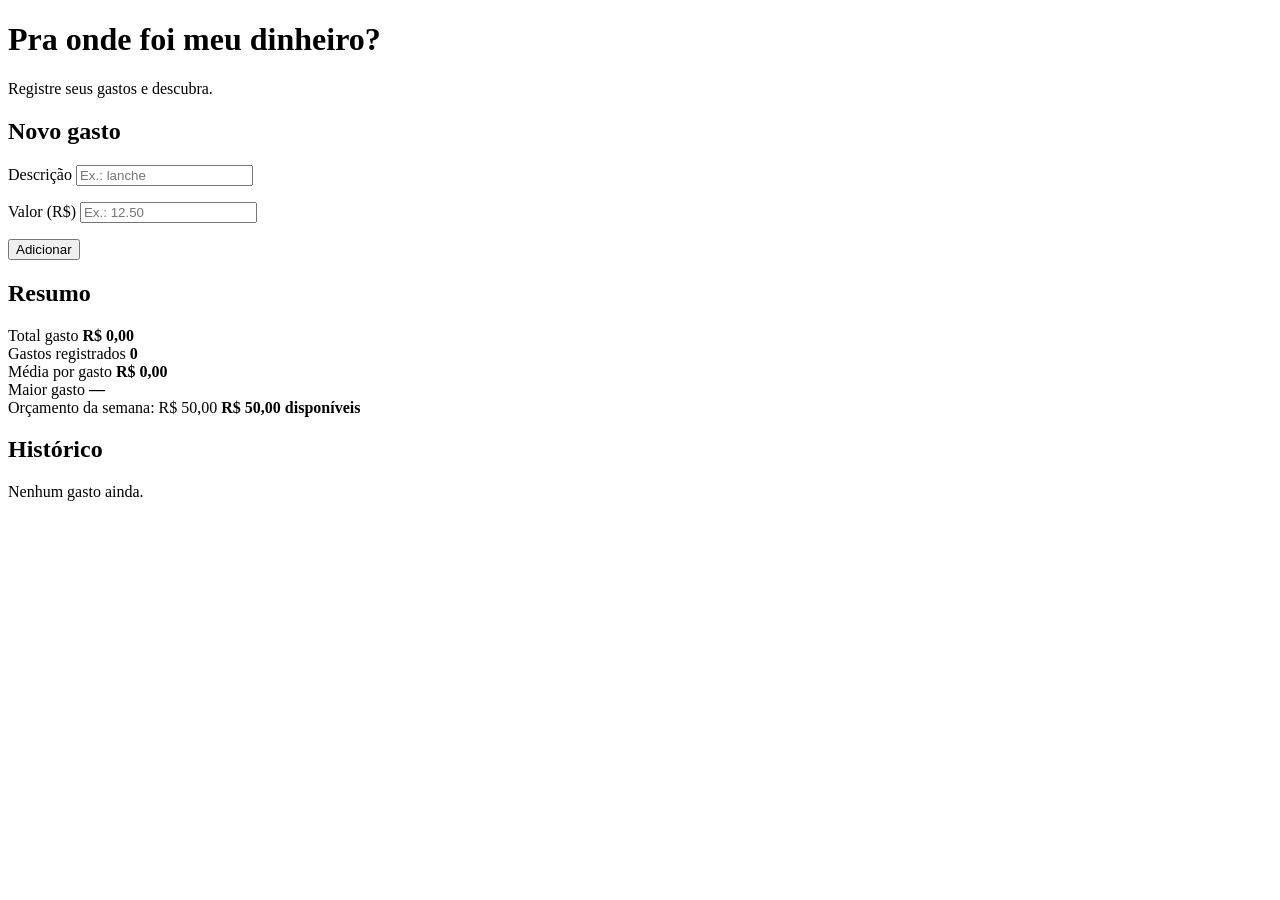
==== index.html @ 137470e9 "first commit" ====
<!DOCTYPE html>
<html lang="pt-BR">

<head>
    <meta charset="UTF-8">
    <meta name="viewport" content="width=device-width, initial-scale=1.0">
    <title>Pra onde foi meu dinheiro?</title>
    <link rel="stylesheet" href="style.css">
    <script src="script.js" defer></script>
</head>

<body>

    <header class="topo">
        <h1>Pra onde foi meu dinheiro?</h1>
        <p>Registre seus gastos e descubra.</p>
    </header>

    <main class="painel">

        <section class="cartao novo-gasto">
            <h2>Novo gasto</h2>

            <form class="formulario">
                <p>
                    <label for="descricao">Descrição</label>
                    <input type="text" id="descricao" class="campo-descricao" placeholder="Ex.: lanche">
                </p>

                <p>
                    <label for="valor">Valor (R$)</label>
                    <input type="number" id="valor" class="campo-valor" step="0.01" placeholder="Ex.: 12.50">
                </p>

                <button type="submit">Adicionar</button>

                <p class="erro"></p>
            </form>
        </section>

        <section class="cartao resumo">
            <h2>Resumo</h2>

            <div class="indicadores">
                <div class="indicador">
                    <span class="rotulo">Total gasto</span>
                    <strong class="total">R$ 0,00</strong>
                </div>

                <div class="indicador">
                    <span class="rotulo">Gastos registrados</span>
                    <strong class="quantidade">0</strong>
                </div>

                <div class="indicador">
                    <span class="rotulo">Média por gasto</span>
                    <strong class="media">R$ 0,00</strong>
                </div>

                <div class="indicador">
                    <span class="rotulo">Maior gasto</span>
                    <strong class="maior">—</strong>
                </div>
            </div>

            <div class="orcamento">
                <span class="rotulo">Orçamento da semana: R$ 50,00</span>
                <strong class="restante">R$ 50,00 disponíveis</strong>
            </div>
        </section>

        <section class="cartao historico-cartao">
            <h2>Histórico</h2>
            <p class="historico">Nenhum gasto ainda.</p>
        </section>

    </main>

</body>

</html>
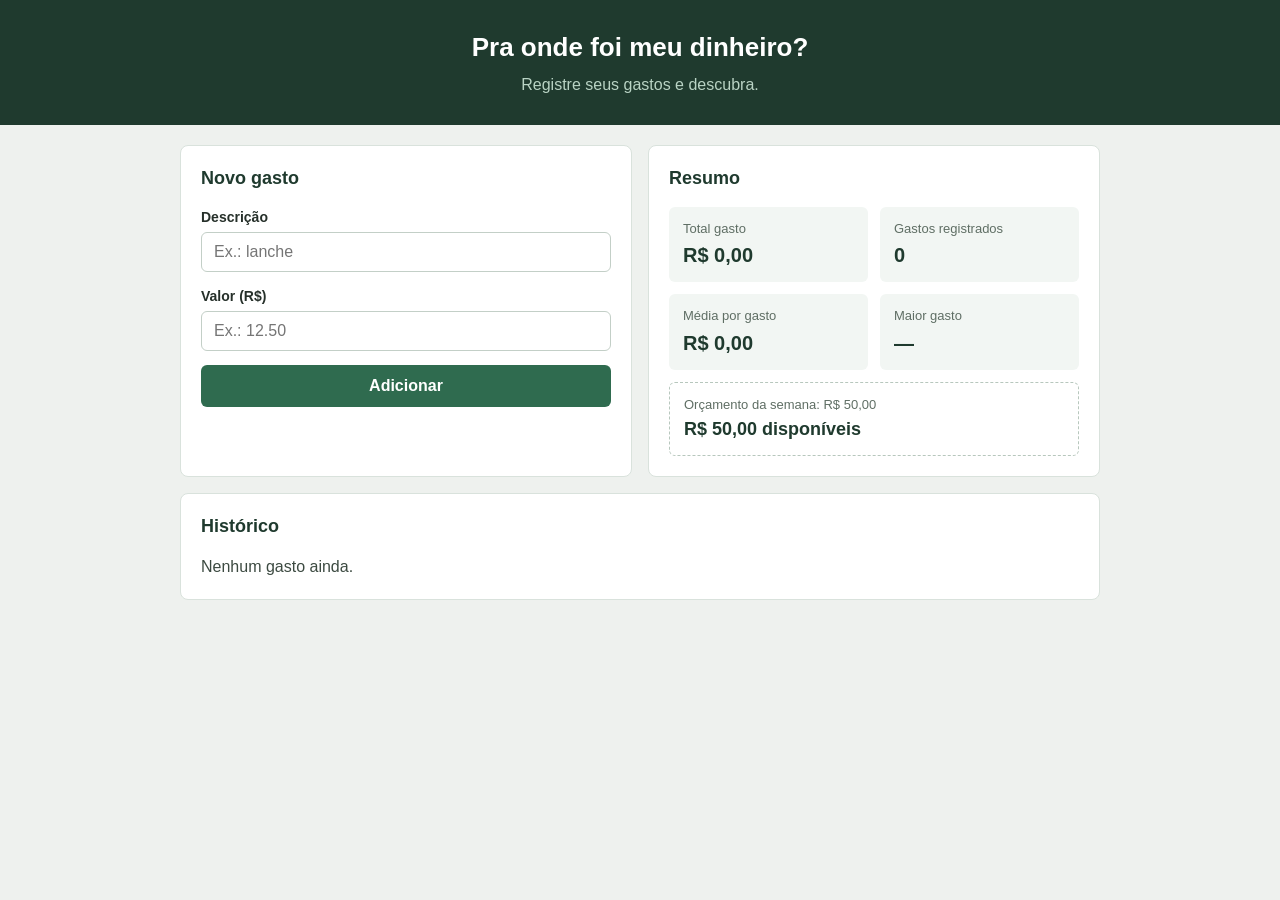
==== commit 794788c4: "subtracao" ====
--- a/index.html
+++ b/index.html
@@ -65,7 +65,7 @@
 
             <div class="orcamento">
                 <span class="rotulo">Orçamento da semana: R$ 50,00</span>
-                <strong class="restante">R$ 50,00 disponíveis</strong>
+                <strong class="restante">R$ <div class="orca">50,00</div> disponíveis</strong>
             </div>
         </section>
 
--- a/style.css
+++ b/style.css
@@ -0,0 +1,210 @@
+/* ===========================================================
+   Pra onde foi meu dinheiro?
+   =========================================================== */
+
+* {
+    box-sizing: border-box;
+}
+
+html {
+    background-color: #eef1ee;
+}
+
+body {
+    margin: 0;
+    font-family: "Segoe UI", Roboto, Helvetica, Arial, sans-serif;
+    font-size: 16px;
+    line-height: 1.5;
+    color: #26302a;
+}
+
+
+/* -----------------------------------------------------------
+   Topo
+   ----------------------------------------------------------- */
+
+.topo {
+    padding: 28px 20px;
+    background-color: #1f3a2e;
+    color: #ffffff;
+    text-align: center;
+}
+
+.topo h1 {
+    margin: 0;
+    font-size: 26px;
+}
+
+.topo p {
+    margin: 6px 0 0 0;
+    color: #b9d3c4;
+}
+
+
+/* -----------------------------------------------------------
+   Painel — celular primeiro
+   ----------------------------------------------------------- */
+
+.painel {
+    display: grid;
+    gap: 16px;
+    max-width: 960px;
+    margin: 0 auto;
+    padding: 20px;
+
+    grid-template-areas:
+        "novo"
+        "resumo"
+        "historico";
+}
+
+.novo-gasto       { grid-area: novo; }
+.resumo           { grid-area: resumo; }
+.historico-cartao { grid-area: historico; }
+
+.cartao {
+    padding: 4px 20px 20px 20px;
+    border-radius: 8px;
+    background-color: #ffffff;
+    border: 1px solid #d9e2dc;
+}
+
+.cartao h2 {
+    font-size: 18px;
+    color: #1f3a2e;
+}
+
+
+/* -----------------------------------------------------------
+   Formulário
+   ----------------------------------------------------------- */
+
+.formulario p {
+    margin: 0 0 14px 0;
+}
+
+label {
+    display: block;
+    margin-bottom: 4px;
+    font-size: 14px;
+    font-weight: bold;
+}
+
+input {
+    width: 100%;
+    padding: 10px 12px;
+    border: 1px solid #c3cfc7;
+    border-radius: 6px;
+    font-family: inherit;
+    font-size: 16px;
+}
+
+button {
+    width: 100%;
+    padding: 12px;
+    border: none;
+    border-radius: 6px;
+    background-color: #2f6b4f;
+    color: #ffffff;
+    font-family: inherit;
+    font-size: 16px;
+    font-weight: bold;
+    cursor: pointer;
+}
+
+button:hover {
+    background-color: #25563f;
+}
+
+.erro {
+    margin: 12px 0 0 0;
+    color: #b3261e;
+    font-weight: bold;
+}
+
+
+/* -----------------------------------------------------------
+   Resumo
+   ----------------------------------------------------------- */
+
+.indicadores {
+    display: grid;
+    grid-template-columns: 1fr 1fr;
+    gap: 12px;
+}
+
+.indicador {
+    padding: 12px 14px;
+    border-radius: 6px;
+    background-color: #f2f6f3;
+}
+
+.rotulo {
+    display: block;
+    font-size: 13px;
+    color: #5f6e64;
+}
+
+.indicador strong {
+    display: block;
+    margin-top: 2px;
+    font-size: 20px;
+    color: #1f3a2e;
+}
+
+
+/* -----------------------------------------------------------
+   Orçamento
+   ----------------------------------------------------------- */
+
+.orcamento {
+    margin-top: 12px;
+    padding: 12px 14px;
+    border-radius: 6px;
+    border: 1px dashed #b7c7bd;
+}
+
+.orcamento strong {
+    display: block;
+    margin-top: 2px;
+    font-size: 18px;
+    color: #1f3a2e;
+}
+
+/* Quando o total passa do orçamento. */
+.indicador strong.estourado,
+.orcamento strong.estourado {
+    color: #b3261e;
+}
+
+
+/* -----------------------------------------------------------
+   Histórico
+   ----------------------------------------------------------- */
+
+.historico {
+    margin: 0;
+    color: #3c4a41;
+
+    /* Faz o \n dentro do texto virar quebra de linha na tela. */
+    white-space: pre-line;
+}
+
+.orca{
+    display: inline;
+}
+
+/* -----------------------------------------------------------
+   A partir de 800px: formulário e resumo lado a lado
+   ----------------------------------------------------------- */
+
+@media (min-width: 800px) {
+
+    .painel {
+        grid-template-columns: 1fr 1fr;
+        grid-template-areas:
+            "novo      resumo"
+            "historico historico";
+    }
+
+}
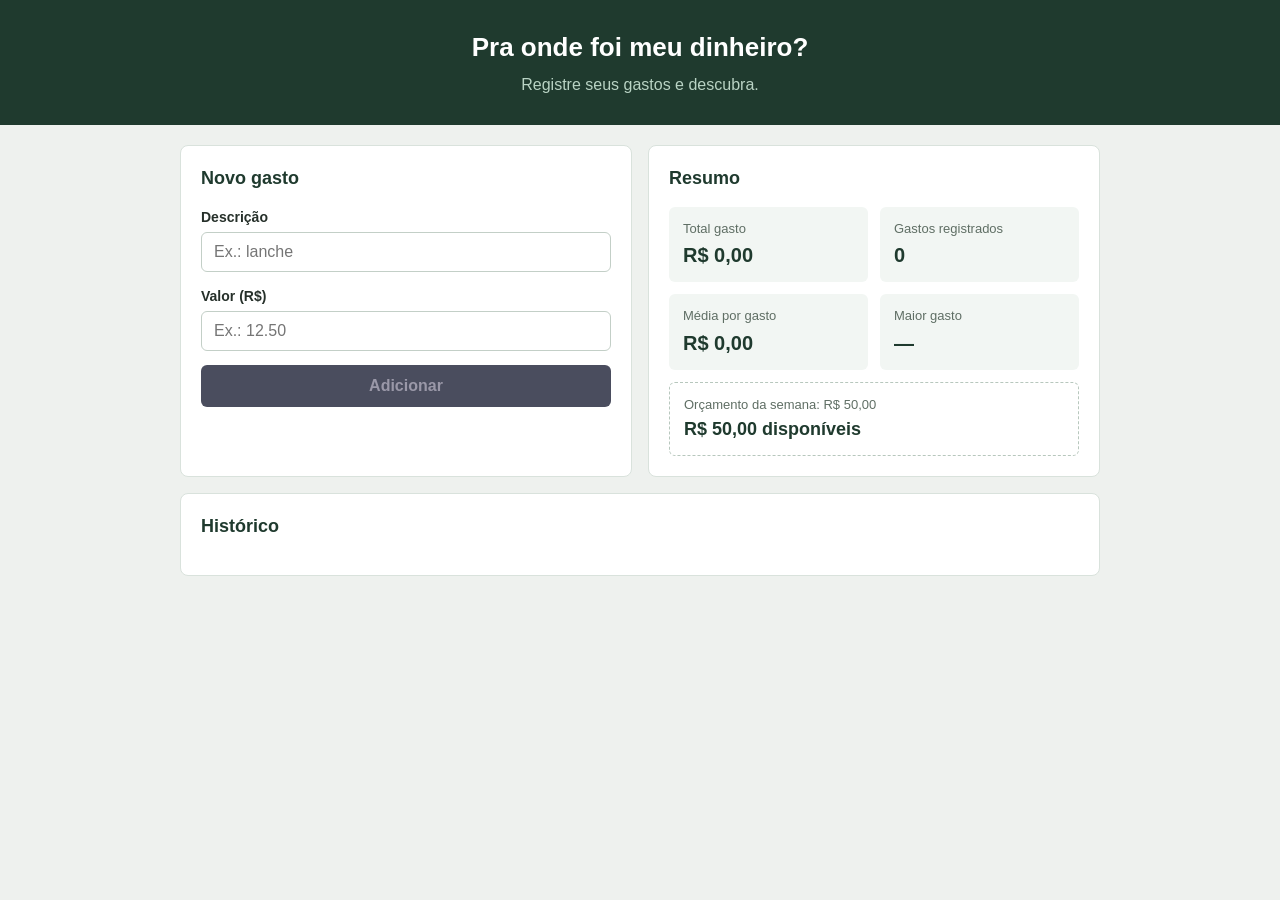
==== commit c65afa65: "AHHH" ====
--- a/index.html
+++ b/index.html
@@ -32,7 +32,7 @@
                     <input type="number" id="valor" class="campo-valor" step="0.01" placeholder="Ex.: 12.50">
                 </p>
 
-                <button type="submit">Adicionar</button>
+                <button type="submit" class="botao-adicionar" >Adicionar</button>
 
                 <p class="erro"></p>
             </form>
@@ -71,7 +71,7 @@
 
         <section class="cartao historico-cartao">
             <h2>Histórico</h2>
-            <p class="historico">Nenhum gasto ainda.</p>
+            <ol class="historico"></ol>
         </section>
 
     </main>
--- a/style.css
+++ b/style.css
@@ -18,14 +18,16 @@
     color: #26302a;
 }
 
-
+:root {
+  --primary-bg-color:#1f3a2e ; 
+}
 /* -----------------------------------------------------------
    Topo
    ----------------------------------------------------------- */
 
 .topo {
     padding: 28px 20px;
-    background-color: #1f3a2e;
+    background-color: var(--primary-bg-color);
     color: #ffffff;
     text-align: center;
 }
@@ -71,7 +73,7 @@
 
 .cartao h2 {
     font-size: 18px;
-    color: #1f3a2e;
+    color: var(--primary-bg-color);
 }
 
 
@@ -116,6 +118,12 @@
     background-color: #25563f;
 }
 
+button:disabled{
+background-color: #4a4d5e;
+    color:#9a98a8 ;
+    cursor: not-allowed;
+}
+
 .erro {
     margin: 12px 0 0 0;
     color: #b3261e;
@@ -149,7 +157,7 @@
     display: block;
     margin-top: 2px;
     font-size: 20px;
-    color: #1f3a2e;
+    color: var(--primary-bg-color);
 }
 
 
@@ -168,28 +176,23 @@
     display: block;
     margin-top: 2px;
     font-size: 18px;
-    color: #1f3a2e;
+    color: var(--primary-bg-color);
 }
 
 /* Quando o total passa do orçamento. */
-.indicador strong.estourado,
-.orcamento strong.estourado {
+.total.estourado,
+.restante.estourado {
     color: #b3261e;
 }
-
-
 /* -----------------------------------------------------------
    Histórico
-   ----------------------------------------------------------- */
-
+----------------------------------------------------------- */
 .historico {
     margin: 0;
     color: #3c4a41;
-
     /* Faz o \n dentro do texto virar quebra de linha na tela. */
     white-space: pre-line;
 }
-
 .orca{
     display: inline;
 }
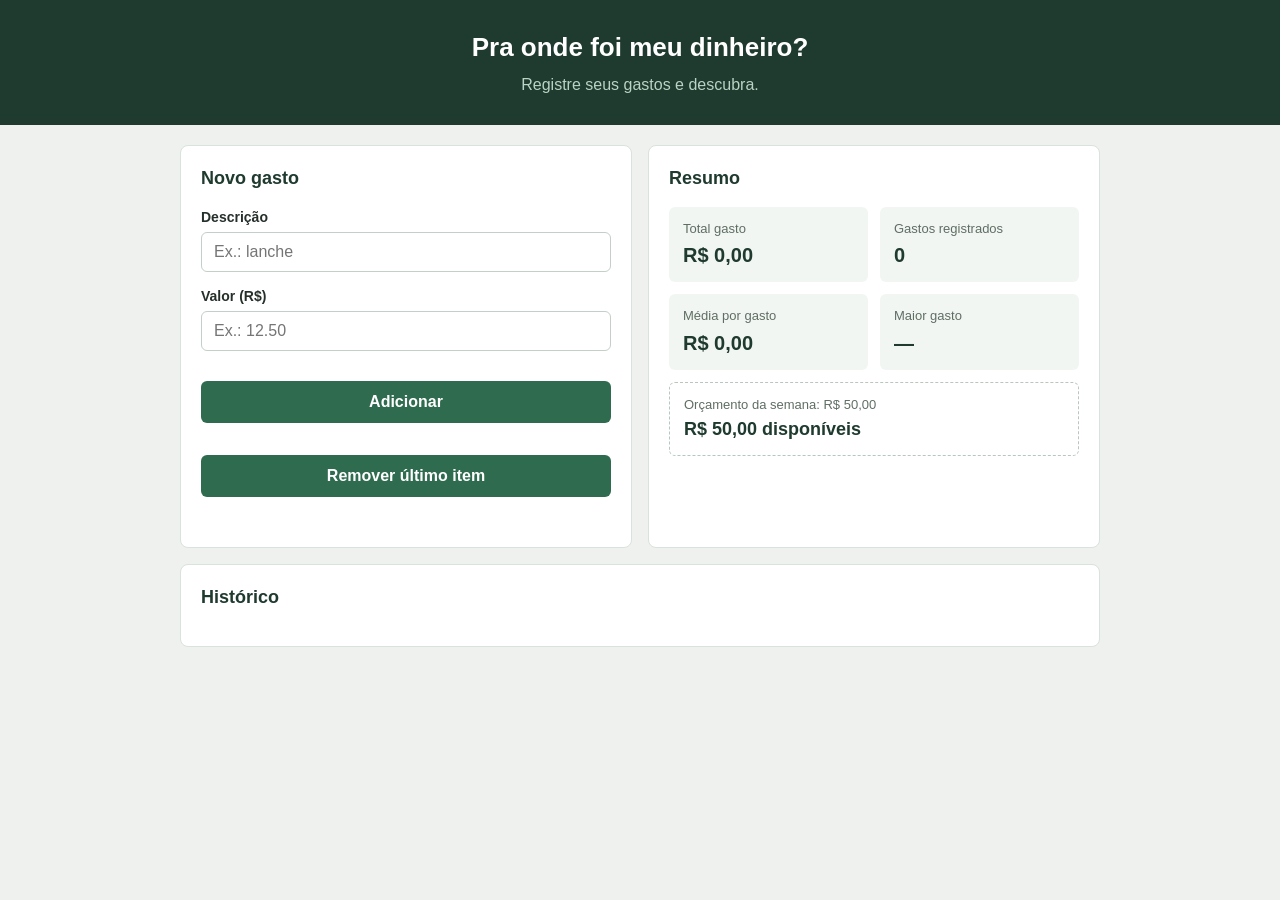
==== commit 70ff6986: "botao e operaçao com listas 1" ====
--- a/index.html
+++ b/index.html
@@ -33,7 +33,9 @@
                 </p>
 
                 <button type="submit" class="botao-adicionar" >Adicionar</button>
-
+                <p>
+                <button type="button" class="botao-remover" >Remover último item</button>
+                </p>
                 <p class="erro"></p>
             </form>
         </section>
--- a/style.css
+++ b/style.css
@@ -104,6 +104,7 @@
 button {
     width: 100%;
     padding: 12px;
+    margin:16px auto;
     border: none;
     border-radius: 6px;
     background-color: #2f6b4f;
